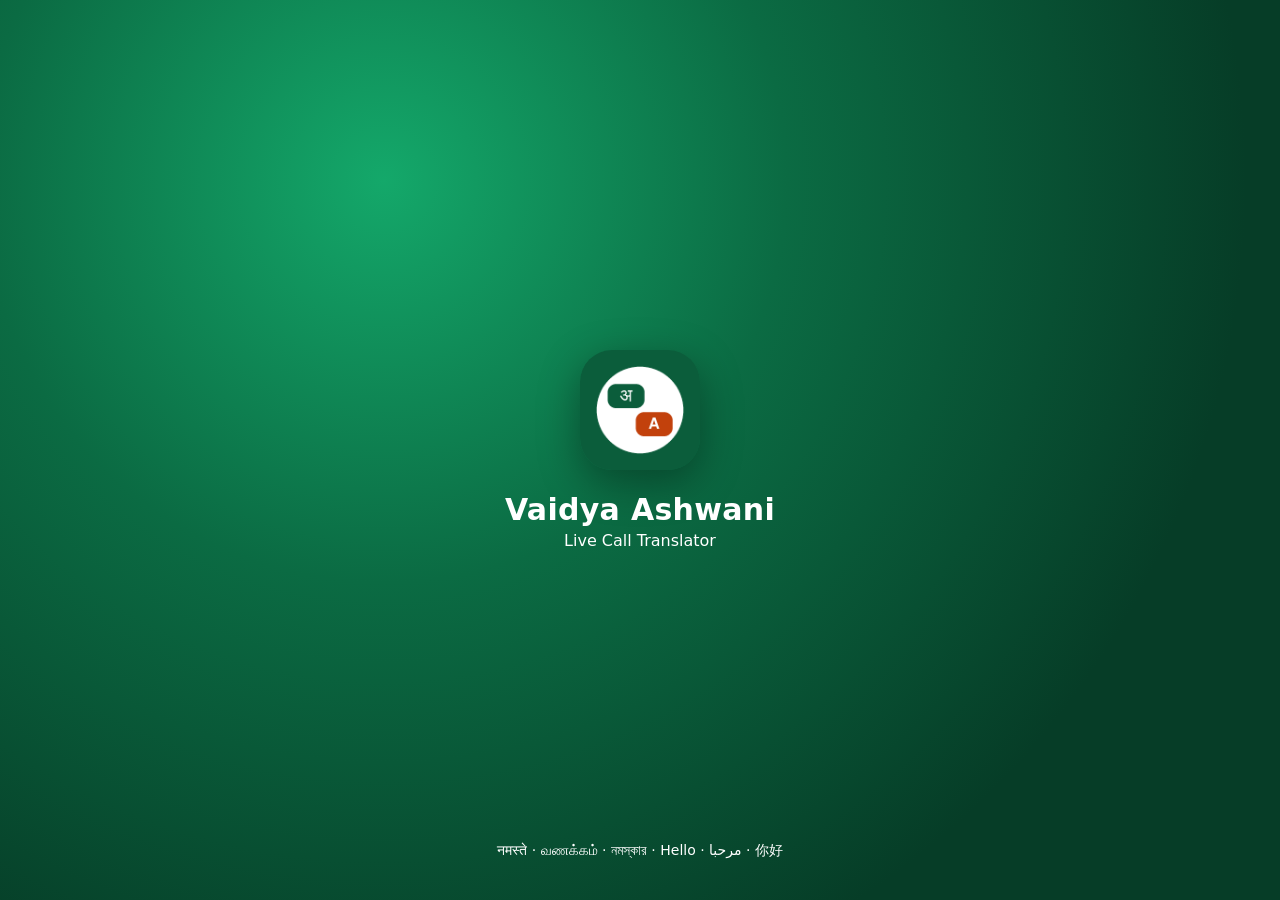
==== web/index.html @ ec579b24 "Vaidya Ashwani Live Call Translator: web app + Android (Play Store) app - New mobile-first UI: splas" ====
<!doctype html>
<html lang="hi">
<head>
<meta charset="utf-8">
<meta name="viewport" content="width=device-width, initial-scale=1, maximum-scale=1, viewport-fit=cover">
<title>Vaidya Ashwani Live Call Translator</title>
<meta name="description" content="Live Video / Voice call translator – Bharat ki 22 bhashayein + duniya ki 130+ bhashayein">
<meta name="theme-color" content="#063d27">
<meta name="mobile-web-app-capable" content="yes">
<meta name="apple-mobile-web-app-capable" content="yes">
<meta name="apple-mobile-web-app-status-bar-style" content="black-translucent">
<link rel="manifest" href="manifest.json">
<link rel="icon" href="icons/icon-192.png">
<link rel="apple-touch-icon" href="icons/icon-192.png">
<link rel="stylesheet" href="style.css">
</head>
<body>

<!-- ============ SPLASH ============ -->
<div id="splash" class="splash">
  <div class="splashLogo"><img src="icons/icon-512.png" alt=""></div>
  <h1>Vaidya Ashwani</h1>
  <p>Live Call Translator</p>
  <div class="splashLangs">नमस्ते · வணக்கம் · নমস্কার · Hello · مرحبا · 你好</div>
</div>

<div id="app">

  <!-- ============ SETUP / ONBOARDING ============ -->
  <section id="scrSetup" class="screen hidden">
    <div class="hero">
      <img src="icons/icon-192.png" alt="" class="heroLogo">
      <h1>Vaidya Ashwani<br><span>Live Call Translator</span></h1>
      <p>Aap apni bhasha me boliye, saamne wala apni bhasha me sunega.</p>
      <div class="chips"><span>🇮🇳 22 Bhartiya bhashayein</span><span>🌍 130+ videshi</span><span>📄 PDF</span><span>🎧 Recording</span></div>
    </div>
    <div class="sheetCard">
      <h2>Shuru karein</h2>
      <label class="field"><span>Aapka naam</span>
        <input id="setName" type="text" placeholder="जैसे: Vaidya Ashwani" autocomplete="name">
      </label>
      <label class="field"><span>Mobile number (yahi aapki Call ID hogi)</span>
        <input id="setNumber" type="tel" inputmode="tel" placeholder="+91 98XXXXXXXX" autocomplete="tel">
      </label>
      <div class="field"><span>Aapki bhasha</span>
        <button type="button" class="langBtn" data-target="setLang"><b>Hindi – हिन्दी</b><i>▾</i></button>
        <input type="hidden" id="setLang" value="hi-IN">
      </div>
      <button id="btnSaveSetup" class="btn primary block">Aage badhein →</button>
      <p class="tiny muted center">Aage badhne par aap <a href="privacy.html" target="_blank">Privacy Policy</a> se sahmat hain.</p>
    </div>
  </section>

  <!-- ============ HOME TAB ============ -->
  <section id="scrHome" class="screen hidden withNav">
    <div class="homeHead">
      <div class="headRow">
        <div>
          <div class="hello">Namaste 🙏</div>
          <div id="meName" class="meName">—</div>
        </div>
        <span id="netStatus" class="pill off"><i></i><b>Offline</b></span>
      </div>
      <div class="idCard">
        <div>
          <div class="tiny op">Aapki Call ID</div>
          <div id="meNumber" class="idNum">—</div>
        </div>
        <button class="langMini" id="btnMyLang">🗣️ <span id="meLang">Hindi</span></button>
      </div>
    </div>

    <div class="content">
      <div class="dialCard">
        <a id="apkBanner" class="apkBanner hidden" href="#">📲 <span><b>Android App download karein</b><small>Behtar awaaz aur translation ke liye</small></span><i>⬇</i></a>
        <label class="field"><span>Kisko call karna hai? (number)</span>
          <div class="dialRow">
            <input id="callNumber" type="tel" inputmode="tel" placeholder="+91 9XXXXXXXXX" list="contactsList">
            <button id="btnContacts" class="iconBtn" title="Recent">🕘</button>
          </div>
          <datalist id="contactsList"></datalist>
        </label>
        <div class="bigActions">
          <button id="btnVideoCall" class="action video"><span class="ico">🎥</span><b>Video Call</b><small>Translated</small></button>
          <button id="btnAudioCall" class="action voice"><span class="ico">📞</span><b>Voice Call</b><small>Translated</small></button>
        </div>
        <p class="tiny muted">Saamne wale ke phone me bhi ye app hona chahiye. <a href="#" id="lnkInvite">Unhe invite bhejein →</a></p>
      </div>

      <h3 class="secTitle">WhatsApp / SIM Call ke liye</h3>
      <button id="btnSpeakerMode" class="wideTile">
        <span class="ico">🔊</span>
        <span class="txt"><b>Speaker Translator</b><small>Call ko speaker par daalein, app dono taraf translate karke bolega</small></span>
        <span class="arrow">›</span>
      </button>
      <div class="twoTiles">
        <button id="btnWhatsApp" class="tile wa"><span class="ico">💬</span><b>WhatsApp</b></button>
        <button id="btnPhone" class="tile sim"><span class="ico">📱</span><b>SIM Call</b></button>
      </div>

      <h3 class="secTitle">Kaise kaam karta hai</h3>
      <div class="howList">
        <div><span>1</span>Aap Hindi me bolte hain</div>
        <div><span>2</span>App turant saamne wale ki bhasha me translate karta hai</div>
        <div><span>3</span>Saamne wala apni bhasha me sunta hai, aur jawab aapko Hindi me milta hai</div>
        <div><span>4</span>Call khatam hone par PDF aur recording save hoti hai</div>
      </div>
    </div>
  </section>

  <!-- ============ HISTORY TAB ============ -->
  <section id="scrHistory" class="screen hidden withNav">
    <div class="pageHead"><h2>🗂️ Call History</h2><p>Har call ki PDF aur voice recording</p></div>
    <div class="content">
      <div id="historyList" class="history"></div>
    </div>
  </section>

  <!-- ============ SETTINGS TAB ============ -->
  <section id="scrSettings" class="screen hidden withNav">
    <div class="pageHead"><h2>⚙️ Settings</h2><p>Apne hisaab se app set karein</p></div>
    <div class="content">
      <div class="setGroup">
        <button id="btnEditProfile" class="setRow"><span>👤 Profile (naam, number, bhasha)</span><i>›</i></button>
      </div>
      <div class="setGroup">
        <label class="setRow"><span>🔊 Translation bol kar sunayein</span><input type="checkbox" id="optTTS" class="switch" checked></label>
        <label class="setRow"><span>🎧 Har call record karein</span><input type="checkbox" id="optRecord" class="switch" checked></label>
        <label class="setRow"><span>🌐 Online voice (agar phone me voice na ho)</span><input type="checkbox" id="optOnlineTTS" class="switch" checked></label>
      </div>
      <div class="setGroup pad">
        <label class="field"><span>Saamne wale ki asli awaaz ka volume</span><input type="range" id="optOrigVol" min="0" max="100" value="15"></label>
        <label class="field"><span>Translation bolne ki speed</span><input type="range" id="optRate" min="60" max="150" value="100"></label>
        <button id="btnTestVoice" class="btn ghost block">🔈 Voice test karein</button>
      </div>
      <details class="setGroup pad">
        <summary>🛠️ Advanced (network)</summary>
        <label class="field"><span>TURN server – alag network par call na lage to</span>
          <input id="optTurn" type="text" placeholder="turn:host:3478|username|password"></label>
        <label class="field"><span>Apna call server (khaali = free server)</span>
          <input id="optServer" type="text" placeholder="myserver.com:443/peer"></label>
      </details>
      <div class="setGroup">
        <a class="setRow" href="privacy.html" target="_blank"><span>🔒 Privacy Policy</span><i>›</i></a>
        <button class="setRow" id="btnShareApp"><span>📤 App share karein</span><i>›</i></button>
      </div>
      <p class="tiny muted center">Vaidya Ashwani Live Call Translator · v<span id="appVer">1.0</span></p>
    </div>
  </section>

  <!-- ============ BOTTOM NAV ============ -->
  <nav id="bottomNav" class="bottomNav hidden">
    <button data-tab="scrHome" class="on"><span>🏠</span>Home</button>
    <button data-tab="scrHistory"><span>🗂️</span>History</button>
    <button data-tab="scrSettings"><span>⚙️</span>Settings</button>
  </nav>

  <!-- ============ CALL ============ -->
  <section id="scrCall" class="screen hidden callscreen">
    <video id="remoteVideo" autoplay playsinline></video>
    <div id="audioOnlyBadge" class="audioBadge hidden">
      <div class="pulseRing"><div class="avatar" id="remoteAvatar">?</div></div>
    </div>
    <video id="localVideo" autoplay playsinline muted></video>
    <div class="callTop">
      <div id="remoteName" class="cName">Connecting…</div>
      <div class="cSub"><span id="remoteLang">—</span> · <span id="callTimer">00:00</span> <span id="recDot" class="rec hidden">● REC</span></div>
    </div>
    <div class="callBottom">
      <div id="callTranscript" class="transcript"></div>
      <div id="liveCaption" class="liveCaption"></div>
      <form id="typeForm" class="typeForm">
        <input id="typeInput" type="text" placeholder="Likh kar bhejein…">
        <button type="submit">➤</button>
      </form>
      <div class="controls">
        <button id="btnMic" class="ctrl on" title="Mic">🎙️</button>
        <button id="btnCam" class="ctrl on" title="Camera">🎥</button>
        <button id="btnFlip" class="ctrl on" title="Camera palat">🔄</button>
        <button id="btnVoiceOut" class="ctrl on" title="Translation voice">🔊</button>
        <button id="btnEnd" class="ctrl end" title="Call band">📵</button>
      </div>
    </div>
  </section>

  <!-- ============ SPEAKER MODE ============ -->
  <section id="scrSpeaker" class="screen hidden spkScreen">
    <div class="spkHead">
      <button id="btnSpkClose" class="backBtn">‹</button>
      <div><b>Speaker Translator</b><small>WhatsApp / SIM call speaker par rakhein</small></div>
    </div>
    <div class="spkLangs">
      <div class="spkL me"><small>Aap</small><b id="spkMeLang">Hindi</b></div>
      <span class="swap">⇄</span>
      <button class="spkL them langBtn" data-target="spkOtherLang"><small>Saamne wala</small><b>English</b></button>
      <input type="hidden" id="spkOtherLang" value="en-US">
    </div>
    <label class="autoRow"><input type="checkbox" id="spkAuto" class="switch" checked><span>Auto – baari baari se dono ko sunein</span></label>
    <div id="spkTranscript" class="transcript spkT"></div>
    <div id="spkCaption" class="liveCaption"></div>
    <div class="spkButtons">
      <button id="btnSpkMe" class="spkBtn me"><span class="mic">🎙️</span><span class="who">Main bolunga</span></button>
      <button id="btnSpkThem" class="spkBtn them"><span class="mic">🎙️</span><span class="who">Wo bolenge</span></button>
    </div>
    <button id="btnSpkSave" class="btn primary block">💾 Khatam karein + PDF</button>
  </section>

  <!-- ============ LANGUAGE SHEET ============ -->
  <div id="langSheet" class="sheet hidden">
    <div class="sheetBg"></div>
    <div class="sheetBox">
      <div class="grip"></div>
      <h3>Bhasha chunein</h3>
      <input id="langSearch" type="search" placeholder="🔍 Bhasha dhoondhein… (Hindi, Tamil, English…)">
      <div id="langList" class="langList"></div>
    </div>
  </div>

  <!-- ============ MODALS ============ -->
  <div id="modalIncoming" class="modal incoming hidden">
    <div class="inBox">
      <div class="tiny op">Vaidya Ashwani Translator</div>
      <div class="pulseRing big"><div class="avatar" id="inAvatar">?</div></div>
      <h2 id="inName">Incoming call</h2>
      <p id="inInfo"></p>
      <div class="inBtns">
        <button id="btnReject" class="round red">📵<small>Kaatein</small></button>
        <button id="btnAccept" class="round green">📞<small>Uthayein</small></button>
      </div>
    </div>
  </div>

  <div id="modalSummary" class="modal hidden">
    <div class="modalBox">
      <div class="okIcon">✅</div>
      <h2>Call khatam</h2>
      <p id="sumInfo" class="muted"></p>
      <div class="col">
        <button id="btnSumPdf" class="btn primary block">📄 Conversation PDF</button>
        <button id="btnSumAudio" class="btn ghost block">🎧 Voice recording</button>
        <button id="btnSumClose" class="btn text block">Theek hai</button>
      </div>
    </div>
  </div>

  <div id="toast" class="toast hidden"></div>
  <audio id="remoteAudio" autoplay></audio>
</div>

<div id="pdfHolder" style="position:fixed;left:-10000px;top:0;"></div>

<script src="lib/peerjs.min.js"></script>
<script src="lib/html2pdf.bundle.min.js"></script>
<script src="languages.js"></script>
<script src="app.js"></script>
</body>
</html>
---- web/style.css ----
:root{
  --bg:#f2f5f3; --card:#ffffff; --text:#10201a; --muted:#64756c; --line:#e3e9e5;
  --g1:#063d27; --g2:#0b6b43; --g3:#12a165; --saffron:#f5821f; --saffron2:#ffb347;
  --danger:#e5383b; --wa:#25d366; --sim:#3b82f6;
  --me:#e3f6ec; --them:#fff2e5; --shadow:0 6px 24px rgba(6,61,39,.10);
  --navH:68px; --safeB:env(safe-area-inset-bottom); --safeT:env(safe-area-inset-top);
}
@media (prefers-color-scheme: dark){
  :root{ --bg:#0a1310; --card:#14201b; --text:#e8f1ec; --muted:#93a59b; --line:#22322b;
    --me:#123526; --them:#3a2513; --shadow:0 6px 24px rgba(0,0,0,.35); }
}
*{box-sizing:border-box;-webkit-tap-highlight-color:transparent}
html,body{margin:0;padding:0;background:var(--bg);color:var(--text);
  font-family:"Noto Sans","Noto Sans Devanagari",system-ui,-apple-system,"Segoe UI",Roboto,sans-serif;
  -webkit-font-smoothing:antialiased;overscroll-behavior-y:none}
a{color:var(--g3)}
button{font-family:inherit;color:inherit}
#app{max-width:560px;margin:0 auto;min-height:100vh;position:relative}
.hidden{display:none!important}
.muted{color:var(--muted)} .tiny{font-size:12px} .center{text-align:center} .op{opacity:.8}

/* ---------- splash ---------- */
.splash{position:fixed;inset:0;z-index:100;display:flex;flex-direction:column;align-items:center;justify-content:center;
  background:radial-gradient(circle at 30% 20%,#14a86a 0,#0b6b43 35%,#063d27 75%);color:#fff;transition:opacity .5s, visibility .5s}
.splash.gone{opacity:0;visibility:hidden}
.splashLogo{width:120px;height:120px;border-radius:32px;overflow:hidden;box-shadow:0 12px 40px rgba(0,0,0,.35);animation:pop .7s cubic-bezier(.2,1.4,.4,1)}
.splashLogo img{width:100%;height:100%}
.splash h1{margin:22px 0 0;font-size:30px;letter-spacing:.3px;animation:up .6s .15s both}
.splash p{margin:4px 0 0;font-size:16px;opacity:.85;animation:up .6s .25s both}
.splashLangs{position:absolute;bottom:calc(40px + var(--safeB));font-size:14px;opacity:.7;animation:up .6s .4s both;padding:0 16px;text-align:center}
@keyframes pop{0%{transform:scale(.3);opacity:0}100%{transform:scale(1);opacity:1}}
@keyframes up{0%{transform:translateY(14px);opacity:0}100%{transform:none;opacity:1}}

/* ---------- common ---------- */
.screen{min-height:100vh;animation:fade .25s}
@keyframes fade{from{opacity:.0}to{opacity:1}}
.withNav{padding-bottom:calc(var(--navH) + var(--safeB) + 16px)}
.content{padding:0 16px}
.field{display:block;margin:14px 0 0}
.field>span{display:block;font-size:13px;color:var(--muted);margin-bottom:6px;font-weight:600}
input[type=text],input[type=tel],input[type=search]{width:100%;padding:14px 14px;border-radius:14px;border:1.5px solid var(--line);
  background:var(--bg);color:var(--text);font-size:16px;outline:none;transition:border-color .15s}
input:focus{border-color:var(--g3)}
input[type=range]{width:100%;accent-color:var(--g3)}
.btn{border:0;border-radius:14px;padding:14px 16px;font-size:16px;font-weight:700;cursor:pointer;min-height:52px;
  background:var(--line);transition:transform .1s, filter .15s}
.btn:active{transform:scale(.97)}
.btn.primary{background:linear-gradient(135deg,var(--g2),var(--g3));color:#fff;box-shadow:0 6px 18px rgba(18,161,101,.35)}
.btn.ghost{background:transparent;border:1.5px solid var(--line)}
.btn.text{background:transparent;color:var(--muted)}
.btn.block{width:100%;display:block;margin-top:12px}
.btn:disabled{opacity:.45}

/* switch */
.switch{appearance:none;-webkit-appearance:none;width:48px;height:28px;border-radius:99px;background:var(--line);position:relative;
  cursor:pointer;transition:background .2s;flex-shrink:0;margin:0}
.switch::after{content:"";position:absolute;top:3px;left:3px;width:22px;height:22px;border-radius:50%;background:#fff;
  box-shadow:0 1px 4px rgba(0,0,0,.25);transition:transform .2s}
.switch:checked{background:var(--g3)}
.switch:checked::after{transform:translateX(20px)}

/* ---------- onboarding ---------- */
.hero{background:radial-gradient(circle at 80% 0,#16b673 0,#0b6b43 40%,#063d27 100%);color:#fff;
  padding:calc(36px + var(--safeT)) 22px 64px;border-radius:0 0 32px 32px;text-align:center}
.heroLogo{width:84px;height:84px;border-radius:24px;box-shadow:0 10px 30px rgba(0,0,0,.3)}
.hero h1{font-size:28px;margin:14px 0 6px;line-height:1.15}
.hero h1 span{font-size:18px;font-weight:600;opacity:.85}
.hero p{margin:0;opacity:.85}
.chips{display:flex;flex-wrap:wrap;gap:6px;justify-content:center;margin-top:16px}
.chips span{background:rgba(255,255,255,.16);border:1px solid rgba(255,255,255,.25);padding:5px 10px;border-radius:99px;font-size:12px}
.sheetCard{background:var(--card);margin:-40px 16px 24px;border-radius:24px;padding:20px;box-shadow:var(--shadow);position:relative}
.sheetCard h2{margin:0;font-size:20px}

/* language button */
.langBtn{width:100%;display:flex;justify-content:space-between;align-items:center;padding:14px;border-radius:14px;
  border:1.5px solid var(--line);background:var(--bg);font-size:16px;cursor:pointer;text-align:left}
.langBtn i{font-style:normal;color:var(--muted)}

/* ---------- home ---------- */
.homeHead{background:radial-gradient(circle at 90% 0,#16b673 0,#0b6b43 45%,#063d27 100%);color:#fff;
  padding:calc(18px + var(--safeT)) 18px 56px;border-radius:0 0 30px 30px}
.headRow{display:flex;justify-content:space-between;align-items:center}
.hello{font-size:14px;opacity:.85}
.meName{font-size:22px;font-weight:800;margin-top:2px}
.pill{display:flex;align-items:center;gap:6px;font-size:12px;padding:6px 11px;border-radius:99px;background:rgba(255,255,255,.15)}
.pill i{width:8px;height:8px;border-radius:50%;background:#fca5a5}
.pill.on i{background:#4ade80;box-shadow:0 0 0 3px rgba(74,222,128,.3)}
.idCard{margin-top:18px;display:flex;justify-content:space-between;align-items:center;background:rgba(255,255,255,.12);
  border:1px solid rgba(255,255,255,.2);padding:14px 16px;border-radius:18px;backdrop-filter:blur(6px)}
.idNum{font-size:21px;font-weight:800;letter-spacing:.5px;font-variant-numeric:tabular-nums}
.langMini{background:#fff;color:var(--g1);border:0;border-radius:99px;padding:8px 12px;font-weight:700;font-size:13px;cursor:pointer;max-width:48%;
  white-space:nowrap;overflow:hidden;text-overflow:ellipsis}
.dialCard{background:var(--card);border-radius:24px;padding:4px 16px 16px;margin-top:-38px;box-shadow:var(--shadow);position:relative}
.dialRow{display:flex;gap:8px}
.iconBtn{width:52px;border-radius:14px;border:1.5px solid var(--line);background:var(--bg);font-size:20px;cursor:pointer}
.bigActions{display:grid;grid-template-columns:1fr 1fr;gap:12px;margin:14px 0 10px}
.action{border:0;border-radius:20px;padding:18px 10px;color:#fff;cursor:pointer;display:flex;flex-direction:column;align-items:center;gap:2px;
  transition:transform .1s}
.action:active{transform:scale(.96)}
.action .ico{font-size:30px;width:58px;height:58px;border-radius:50%;background:rgba(255,255,255,.2);display:flex;align-items:center;justify-content:center;margin-bottom:6px}
.action b{font-size:16px} .action small{opacity:.85;font-size:12px}
.action.video{background:linear-gradient(140deg,#0b6b43,#16b673);box-shadow:0 8px 20px rgba(22,182,115,.35)}
.action.voice{background:linear-gradient(140deg,#e46c0a,#ffad4d);box-shadow:0 8px 20px rgba(245,130,31,.35)}
.secTitle{font-size:15px;margin:22px 4px 10px;color:var(--muted);font-weight:700}
.wideTile{width:100%;display:flex;align-items:center;gap:14px;border:0;background:var(--card);border-radius:20px;padding:16px;cursor:pointer;
  box-shadow:var(--shadow);text-align:left}
.wideTile .ico{font-size:26px;width:52px;height:52px;flex-shrink:0;border-radius:16px;display:flex;align-items:center;justify-content:center;
  background:linear-gradient(140deg,#7c3aed,#a78bfa)}
.wideTile .txt{flex:1;display:flex;flex-direction:column} .wideTile small{color:var(--muted);font-size:12px;margin-top:2px}
.wideTile .arrow{font-size:28px;color:var(--muted)}
.twoTiles{display:grid;grid-template-columns:1fr 1fr;gap:12px;margin-top:12px}
.tile{border:0;background:var(--card);border-radius:20px;padding:14px;display:flex;align-items:center;gap:10px;cursor:pointer;box-shadow:var(--shadow);font-size:15px}
.tile .ico{width:42px;height:42px;border-radius:14px;display:flex;align-items:center;justify-content:center;font-size:20px}
.tile.wa .ico{background:var(--wa)} .tile.sim .ico{background:var(--sim)}
.howList{background:var(--card);border-radius:20px;padding:6px 16px;box-shadow:var(--shadow)}
.howList div{display:flex;gap:12px;align-items:center;padding:11px 0;font-size:14px;border-bottom:1px solid var(--line)}
.howList div:last-child{border:0}
.howList span{width:28px;height:28px;flex-shrink:0;border-radius:50%;background:var(--me);color:var(--g2);font-weight:800;display:flex;align-items:center;justify-content:center}

.apkBanner{display:flex;align-items:center;gap:12px;margin:14px 0 2px;padding:12px 14px;border-radius:16px;text-decoration:none;color:#fff;
  background:linear-gradient(135deg,#7c3aed,#a78bfa);font-size:22px}
.apkBanner span{flex:1;display:flex;flex-direction:column;font-size:15px}.apkBanner small{font-size:12px;opacity:.9}
.apkBanner i{font-style:normal;font-size:18px;background:rgba(255,255,255,.25);width:36px;height:36px;border-radius:50%;display:flex;align-items:center;justify-content:center}

/* ---------- page head (history/settings) ---------- */
.pageHead{background:linear-gradient(135deg,var(--g1),var(--g2));color:#fff;padding:calc(22px + var(--safeT)) 20px 26px;border-radius:0 0 26px 26px;margin-bottom:16px}
.pageHead h2{margin:0;font-size:22px} .pageHead p{margin:4px 0 0;opacity:.8;font-size:14px}

/* history */
.history{display:flex;flex-direction:column;gap:10px}
.hItem{background:var(--card);border-radius:18px;padding:14px;box-shadow:var(--shadow)}
.hTop{display:flex;gap:12px;align-items:center}
.hIco{width:44px;height:44px;border-radius:14px;display:flex;align-items:center;justify-content:center;font-size:20px;background:var(--me);flex-shrink:0}
.hItem .t{font-weight:700}
.hItem .acts{display:flex;gap:8px;margin-top:12px;flex-wrap:wrap}
.hItem .acts button{border:1.5px solid var(--line);background:var(--bg);border-radius:12px;padding:8px 12px;font-size:13px;font-weight:600;cursor:pointer}
.empty{text-align:center;padding:40px 20px;color:var(--muted)}
.empty .big{font-size:52px}

/* settings */
.setGroup{background:var(--card);border-radius:18px;margin-bottom:12px;box-shadow:var(--shadow);overflow:hidden}
.setGroup.pad{padding:4px 16px 16px}
.setGroup summary{padding:14px 0 4px;font-weight:700;cursor:pointer}
.setRow{width:100%;display:flex;justify-content:space-between;align-items:center;gap:12px;padding:16px;border:0;background:none;
  border-bottom:1px solid var(--line);font-size:15px;text-align:left;cursor:pointer;text-decoration:none;color:var(--text)}
.setRow:last-child{border:0}
.setRow i{font-style:normal;color:var(--muted);font-size:22px}

/* bottom nav */
.bottomNav{position:fixed;left:0;right:0;bottom:0;z-index:10;display:flex;justify-content:space-around;
  background:var(--card);border-top:1px solid var(--line);height:calc(var(--navH) + var(--safeB));padding-bottom:var(--safeB);
  max-width:560px;margin:0 auto;box-shadow:0 -4px 20px rgba(0,0,0,.06)}
.bottomNav button{flex:1;border:0;background:none;display:flex;flex-direction:column;align-items:center;justify-content:center;gap:2px;
  font-size:12px;color:var(--muted);font-weight:600;cursor:pointer}
.bottomNav button span{font-size:22px;padding:2px 18px;border-radius:99px;transition:background .2s}
.bottomNav button.on{color:var(--g2)}
.bottomNav button.on span{background:var(--me)}

/* ---------- call screen ---------- */
.callscreen{position:fixed;inset:0;background:#000;color:#fff;z-index:20;max-width:560px;margin:0 auto}
#remoteVideo{position:absolute;inset:0;width:100%;height:100%;object-fit:cover;background:#000}
#localVideo{position:absolute;right:14px;top:calc(84px + var(--safeT));width:104px;height:148px;object-fit:cover;border-radius:16px;
  border:2px solid rgba(255,255,255,.8);transform:scaleX(-1);background:#222;z-index:3;box-shadow:0 6px 20px rgba(0,0,0,.4)}
.audioBadge{position:absolute;inset:0;display:flex;align-items:center;justify-content:center;padding-bottom:30vh;
  background:radial-gradient(circle at 50% 30%,#16b673 0,#0b6b43 30%,#04261a 80%)}
.pulseRing{position:relative;border-radius:50%;padding:14px}
.pulseRing::before,.pulseRing::after{content:"";position:absolute;inset:0;border-radius:50%;border:2px solid rgba(255,255,255,.5);animation:ring 2s infinite}
.pulseRing::after{animation-delay:1s}
@keyframes ring{0%{transform:scale(.85);opacity:1}100%{transform:scale(1.5);opacity:0}}
.avatar{width:120px;height:120px;border-radius:50%;background:#fff;color:var(--g2);font-size:52px;font-weight:800;
  display:flex;align-items:center;justify-content:center;position:relative;z-index:1}
.callTop{position:absolute;left:0;right:0;top:0;padding:calc(18px + var(--safeT)) 18px 30px;background:linear-gradient(rgba(0,0,0,.6),transparent);z-index:2}
.cName{font-size:22px;font-weight:800}
.cSub{font-size:14px;opacity:.9;margin-top:2px}
.rec{color:#ff5a5a;font-weight:800;margin-left:6px;animation:blink 1.2s infinite}
@keyframes blink{50%{opacity:.3}}
.callBottom{position:absolute;left:0;right:0;bottom:0;z-index:2;padding:40px 12px calc(14px + var(--safeB));
  background:linear-gradient(transparent,rgba(0,0,0,.75) 30%,rgba(0,0,0,.9))}
.callscreen .transcript{max-height:30vh;overflow-y:auto;display:flex;flex-direction:column;gap:8px;padding:0 4px}
.msg{max-width:86%;padding:9px 13px;border-radius:18px;font-size:15px;line-height:1.4;animation:up .25s}
.msg.me{align-self:flex-end;background:var(--me);color:var(--text);border-bottom-right-radius:6px}
.msg.them{align-self:flex-start;background:var(--them);color:var(--text);border-bottom-left-radius:6px}
.callscreen .msg.me{background:rgba(22,182,115,.85);color:#fff}
.callscreen .msg.them{background:rgba(255,255,255,.92);color:#111}
.msg .orig{font-size:12px;opacity:.75;margin-top:4px}
.msg .meta{font-size:11px;opacity:.7;margin-bottom:2px}
.liveCaption{min-height:22px;padding:6px 6px;font-size:15px;font-style:italic;opacity:.85}
.typeForm{display:flex;gap:8px;margin:4px 0 10px}
.typeForm input{flex:1;background:rgba(255,255,255,.14);border:1px solid rgba(255,255,255,.2);color:#fff;border-radius:99px;padding:12px 16px}
.typeForm input::placeholder{color:rgba(255,255,255,.6)}
.typeForm button{width:48px;height:48px;border-radius:50%;border:0;background:var(--g3);color:#fff;font-size:18px;cursor:pointer}
.controls{display:flex;justify-content:space-between;gap:8px;padding:0 6px}
.ctrl{width:58px;height:58px;border-radius:50%;border:0;font-size:24px;cursor:pointer;background:rgba(255,255,255,.12);
  backdrop-filter:blur(8px);transition:transform .1s;position:relative}
.ctrl:active{transform:scale(.92)}
.ctrl.on{background:rgba(255,255,255,.28)}
.ctrl:not(.on):not(.end)::after{content:"";position:absolute;left:12px;right:12px;top:50%;height:3px;background:#ff5a5a;transform:rotate(-45deg);border-radius:2px}
.ctrl.end{background:var(--danger);width:66px;height:66px;margin-top:-4px;box-shadow:0 6px 20px rgba(229,56,59,.5)}

/* ---------- speaker mode ---------- */
.spkScreen{display:flex;flex-direction:column;padding:0 16px calc(16px + var(--safeB));height:100vh;height:100dvh}
.spkHead{display:flex;align-items:center;gap:12px;padding:calc(14px + var(--safeT)) 0 10px}
.spkHead div{display:flex;flex-direction:column} .spkHead small{color:var(--muted)}
.backBtn{width:44px;height:44px;border-radius:14px;border:0;background:var(--card);font-size:28px;cursor:pointer;box-shadow:var(--shadow)}
.spkLangs{display:flex;align-items:center;gap:8px}
.spkL{flex:1;background:var(--card);border:0;border-radius:16px;padding:12px;display:flex;flex-direction:column;box-shadow:var(--shadow);text-align:left;min-width:0}
.spkL small{color:var(--muted);font-size:12px} .spkL b{white-space:nowrap;overflow:hidden;text-overflow:ellipsis;font-size:15px}
.spkL.me{border-left:4px solid var(--g3)} .spkL.them{border-left:4px solid var(--saffron);cursor:pointer}
.swap{font-size:20px;color:var(--muted)}
.autoRow{display:flex;align-items:center;gap:10px;margin:12px 2px;font-size:14px}
.spkT{flex:1;overflow-y:auto;display:flex;flex-direction:column;gap:8px;padding:4px 0;min-height:120px}
.spkButtons{display:grid;grid-template-columns:1fr 1fr;gap:12px}
.spkBtn{border:0;border-radius:24px;padding:18px 8px;cursor:pointer;display:flex;flex-direction:column;gap:6px;align-items:center;
  font-size:15px;font-weight:800;color:#fff;transition:transform .1s}
.spkBtn .mic{width:64px;height:64px;border-radius:50%;background:rgba(255,255,255,.22);display:flex;align-items:center;justify-content:center;font-size:30px}
.spkBtn.me{background:linear-gradient(140deg,#0b6b43,#16b673)}
.spkBtn.them{background:linear-gradient(140deg,#e46c0a,#ffad4d)}
.spkBtn.listening .mic{animation:micPulse 1s infinite}
.spkBtn.listening{transform:scale(1.03);box-shadow:0 0 0 4px rgba(250,204,21,.8)}
@keyframes micPulse{0%{box-shadow:0 0 0 0 rgba(255,255,255,.6)}100%{box-shadow:0 0 0 18px rgba(255,255,255,0)}}

/* ---------- language sheet ---------- */
.sheet{position:fixed;inset:0;z-index:50}
.sheetBg{position:absolute;inset:0;background:rgba(0,0,0,.5);animation:fade .2s}
.sheetBox{position:absolute;left:0;right:0;bottom:0;max-width:560px;margin:0 auto;background:var(--card);border-radius:24px 24px 0 0;
  padding:8px 16px calc(12px + var(--safeB));height:82vh;display:flex;flex-direction:column;animation:slideUp .28s cubic-bezier(.2,.9,.3,1)}
@keyframes slideUp{from{transform:translateY(100%)}to{transform:none}}
.grip{width:44px;height:5px;border-radius:9px;background:var(--line);margin:4px auto 10px}
.sheetBox h3{margin:0 0 10px}
.langList{flex:1;overflow-y:auto;margin-top:10px}
.langList .grp{font-size:12px;font-weight:800;color:var(--g3);padding:14px 4px 6px;position:sticky;top:0;background:var(--card)}
.langList button{width:100%;text-align:left;border:0;background:none;padding:13px 8px;border-bottom:1px solid var(--line);font-size:16px;cursor:pointer;
  display:flex;justify-content:space-between}
.langList button.sel{color:var(--g2);font-weight:800}
.langList button.sel::after{content:"✓"}

/* ---------- modals ---------- */
.modal{position:fixed;inset:0;background:rgba(0,0,0,.55);display:flex;align-items:center;justify-content:center;z-index:60;padding:20px;animation:fade .2s}
.modalBox{background:var(--card);border-radius:26px;padding:26px 22px;width:100%;max-width:380px;text-align:center;animation:pop .3s}
.modalBox h2{margin:6px 0}
.okIcon{font-size:52px}
.col{display:flex;flex-direction:column}
.incoming{background:radial-gradient(circle at 50% 30%,#16b673 0,#0b6b43 35%,#04261a 85%);color:#fff;padding:0}
.inBox{display:flex;flex-direction:column;align-items:center;justify-content:space-between;height:100%;width:100%;
  padding:calc(40px + var(--safeT)) 20px calc(50px + var(--safeB));text-align:center}
.pulseRing.big .avatar{width:140px;height:140px;font-size:60px}
.inBox h2{font-size:28px;margin:0} .inBox p{opacity:.85;margin:6px 0 0}
.inBtns{display:flex;gap:70px}
.round{width:76px;height:76px;border-radius:50%;border:0;font-size:30px;cursor:pointer;display:flex;flex-direction:column;align-items:center;justify-content:center;position:relative}
.round small{position:absolute;bottom:-26px;font-size:13px;color:#fff;font-weight:600}
.round.red{background:var(--danger)} .round.green{background:#22c55e;animation:micPulse 1.2s infinite}
.toast{position:fixed;left:50%;bottom:calc(90px + var(--safeB));transform:translateX(-50%);background:rgba(17,17,17,.92);color:#fff;padding:12px 18px;
  border-radius:16px;z-index:90;max-width:90vw;width:max-content;font-size:14px;text-align:center;animation:up .25s;box-shadow:0 8px 24px rgba(0,0,0,.3)}

/* ---------- PDF ---------- */
.pdfDoc{width:760px;padding:28px;background:#fff;color:#111;font-family:"Noto Sans","Noto Sans Devanagari",sans-serif}
.pdfDoc h1{color:#0b6b43;margin:0 0 4px;font-size:24px}
.pdfDoc .sub{color:#555;font-size:13px;margin-bottom:14px}
.pdfDoc table{width:100%;border-collapse:collapse;font-size:13px}
.pdfDoc th,.pdfDoc td{border:1px solid #ccc;padding:6px 8px;vertical-align:top;text-align:left}
.pdfDoc th{background:#0b6b43;color:#fff}
.pdfDoc tr{page-break-inside:avoid}
.pdfDoc .who-me{background:#eef8f2}
.pdfDoc .foot{margin-top:16px;font-size:11px;color:#777;text-align:center}
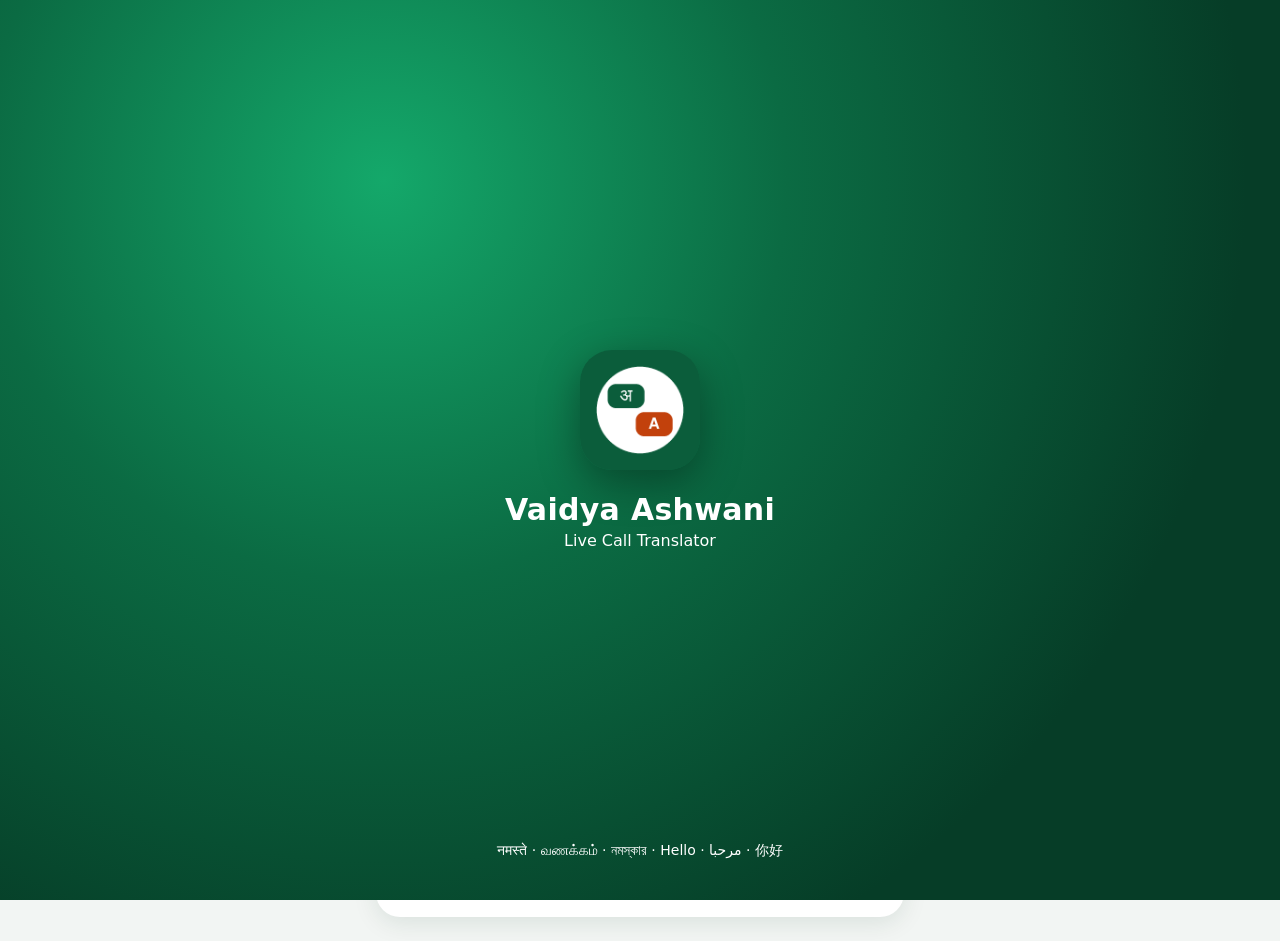
==== commit d29c5e49: "Play Store readiness: call foreground service, permission disclosure, recording notice - Foreground " ====
--- a/web/index.html
+++ b/web/index.html
@@ -46,8 +46,40 @@
         <button type="button" class="langBtn" data-target="setLang"><b>Hindi – हिन्दी</b><i>▾</i></button>
         <input type="hidden" id="setLang" value="hi-IN">
       </div>
+      <div class="permBox">
+        <b>App ko ye permission chahiye</b>
+        <div><span>🎙️</span><p><b>Microphone</b> – call me aapki awaaz bhejne aur use translate karne ke liye</p></div>
+        <div><span>🎥</span><p><b>Camera</b> – sirf video call ke dauran</p></div>
+        <div><span>🔔</span><p><b>Notification</b> – call chalte waqt suchna dikhane ke liye (screen lock par bhi call chale)</p></div>
+        <small>Aapki history, PDF aur recording sirf aapke phone me rehti hain.</small>
+      </div>
       <button id="btnSaveSetup" class="btn primary block">Aage badhein →</button>
       <p class="tiny muted center">Aage badhne par aap <a href="privacy.html" target="_blank">Privacy Policy</a> se sahmat hain.</p>
+    </div>
+  </section>
+
+
+  <!-- ============ GUEST (link se, bina install) ============ -->
+  <section id="scrGuest" class="screen hidden">
+    <div class="hero">
+      <div class="pulseRing"><div class="avatar" id="gAvatar">?</div></div>
+      <h1><span id="gHost">—</span><br><span>aapse baat karna chahte hain</span></h1>
+      <p>Kuch install nahi karna. Apni bhasha chunein aur judein – aap apni bhasha me bolenge, wo apni bhasha me sunenge.</p>
+    </div>
+    <div class="sheetCard">
+      <label class="field"><span>Aapka naam</span>
+        <input id="gName" type="text" placeholder="Apna naam likhein" autocomplete="name">
+      </label>
+      <div class="field"><span>Aapki bhasha (aap isi me bolenge aur sunenge)</span>
+        <button type="button" class="langBtn" data-target="gLang"><b>English</b><i>▾</i></button>
+        <input type="hidden" id="gLang" value="en-IN">
+      </div>
+      <div class="bigActions">
+        <button id="btnGVideo" class="action video"><span class="ico">🎥</span><b>Video se judein</b><small>Translated</small></button>
+        <button id="btnGVoice" class="action voice"><span class="ico">📞</span><b>Voice se judein</b><small>Translated</small></button>
+      </div>
+      <p class="tiny muted center">Unki bhasha: <b id="gHostLang">—</b> · Mic ki permission maangne par <b>Allow</b> karein</p>
+      <p class="tiny muted center"><a href="privacy.html" target="_blank">Privacy Policy</a> · Vaidya Ashwani Live Call Translator</p>
     </div>
   </section>
 
@@ -84,7 +116,11 @@
           <button id="btnVideoCall" class="action video"><span class="ico">🎥</span><b>Video Call</b><small>Translated</small></button>
           <button id="btnAudioCall" class="action voice"><span class="ico">📞</span><b>Voice Call</b><small>Translated</small></button>
         </div>
-        <p class="tiny muted">Saamne wale ke phone me bhi ye app hona chahiye. <a href="#" id="lnkInvite">Unhe invite bhejein →</a></p>
+        <button id="btnSendLink" class="linkTile">
+          <span class="ico">🔗</span>
+          <span class="txt"><b>Saamne wale ke paas app nahi hai?</b><small>Unhe link bhejein – browser me khulega, kuch install nahi karna</small></span>
+          <span class="arrow">›</span>
+        </button>
       </div>
 
       <h3 class="secTitle">WhatsApp / SIM Call ke liye</h3>
@@ -143,6 +179,8 @@
       <div class="setGroup">
         <a class="setRow" href="privacy.html" target="_blank"><span>🔒 Privacy Policy</span><i>›</i></a>
         <button class="setRow" id="btnShareApp"><span>📤 App share karein</span><i>›</i></button>
+        <button class="setRow hidden" id="btnRate"><span>⭐ Play Store par rating dein</span><i>›</i></button>
+        <button class="setRow hidden" id="btnSupport"><span>✉️ Madad / Feedback</span><i>›</i></button>
       </div>
       <p class="tiny muted center">Vaidya Ashwani Live Call Translator · v<span id="appVer">1.0</span></p>
     </div>
@@ -165,6 +203,7 @@
     <div class="callTop">
       <div id="remoteName" class="cName">Connecting…</div>
       <div class="cSub"><span id="remoteLang">—</span> · <span id="callTimer">00:00</span> <span id="recDot" class="rec hidden">● REC</span></div>
+      <div id="recNotice" class="recNotice hidden">🔴 Saamne wala ye call record kar raha hai</div>
     </div>
     <div class="callBottom">
       <div id="callTranscript" class="transcript"></div>
--- a/web/style.css
+++ b/web/style.css
@@ -122,6 +122,15 @@
 .apkBanner span{flex:1;display:flex;flex-direction:column;font-size:15px}.apkBanner small{font-size:12px;opacity:.9}
 .apkBanner i{font-style:normal;font-size:18px;background:rgba(255,255,255,.25);width:36px;height:36px;border-radius:50%;display:flex;align-items:center;justify-content:center}
 
+.linkTile{width:100%;display:flex;align-items:center;gap:12px;border:0;border-radius:18px;padding:14px;margin-top:2px;cursor:pointer;text-align:left;
+  color:#fff;background:linear-gradient(135deg,#1d4ed8,#3b82f6);box-shadow:0 8px 20px rgba(59,130,246,.35)}
+.linkTile .ico{width:44px;height:44px;flex-shrink:0;border-radius:14px;background:rgba(255,255,255,.2);display:flex;align-items:center;justify-content:center;font-size:22px}
+.linkTile .txt{flex:1;display:flex;flex-direction:column}.linkTile small{font-size:12px;opacity:.9;margin-top:2px}
+.linkTile .arrow{font-size:26px;opacity:.8}
+#scrGuest .hero .pulseRing{display:inline-block}
+#scrGuest .hero .avatar{width:96px;height:96px;font-size:42px}
+#scrGuest .sheetCard{margin-top:-30px}
+
 /* ---------- page head (history/settings) ---------- */
 .pageHead{background:linear-gradient(135deg,var(--g1),var(--g2));color:#fff;padding:calc(22px + var(--safeT)) 20px 26px;border-radius:0 0 26px 26px;margin-bottom:16px}
 .pageHead h2{margin:0;font-size:22px} .pageHead p{margin:4px 0 0;opacity:.8;font-size:14px}
@@ -262,3 +271,12 @@
 .pdfDoc tr{page-break-inside:avoid}
 .pdfDoc .who-me{background:#eef8f2}
 .pdfDoc .foot{margin-top:16px;font-size:11px;color:#777;text-align:center}
+#scrGuest .hero h1 #gHost{font-size:26px;font-weight:800;opacity:1}
+
+.permBox{margin-top:16px;background:var(--bg);border:1px solid var(--line);border-radius:16px;padding:12px 14px;font-size:13px}
+.permBox>b{display:block;margin-bottom:6px;font-size:14px}
+.permBox div{display:flex;gap:10px;align-items:flex-start;padding:4px 0}
+.permBox div span{font-size:18px;line-height:1.2}
+.permBox p{margin:0;color:var(--muted)} .permBox p b{color:var(--text)}
+.permBox small{display:block;margin-top:6px;color:var(--muted)}
+.recNotice{display:inline-block;margin-top:8px;background:rgba(229,56,59,.85);color:#fff;font-size:12px;font-weight:700;padding:5px 10px;border-radius:99px}
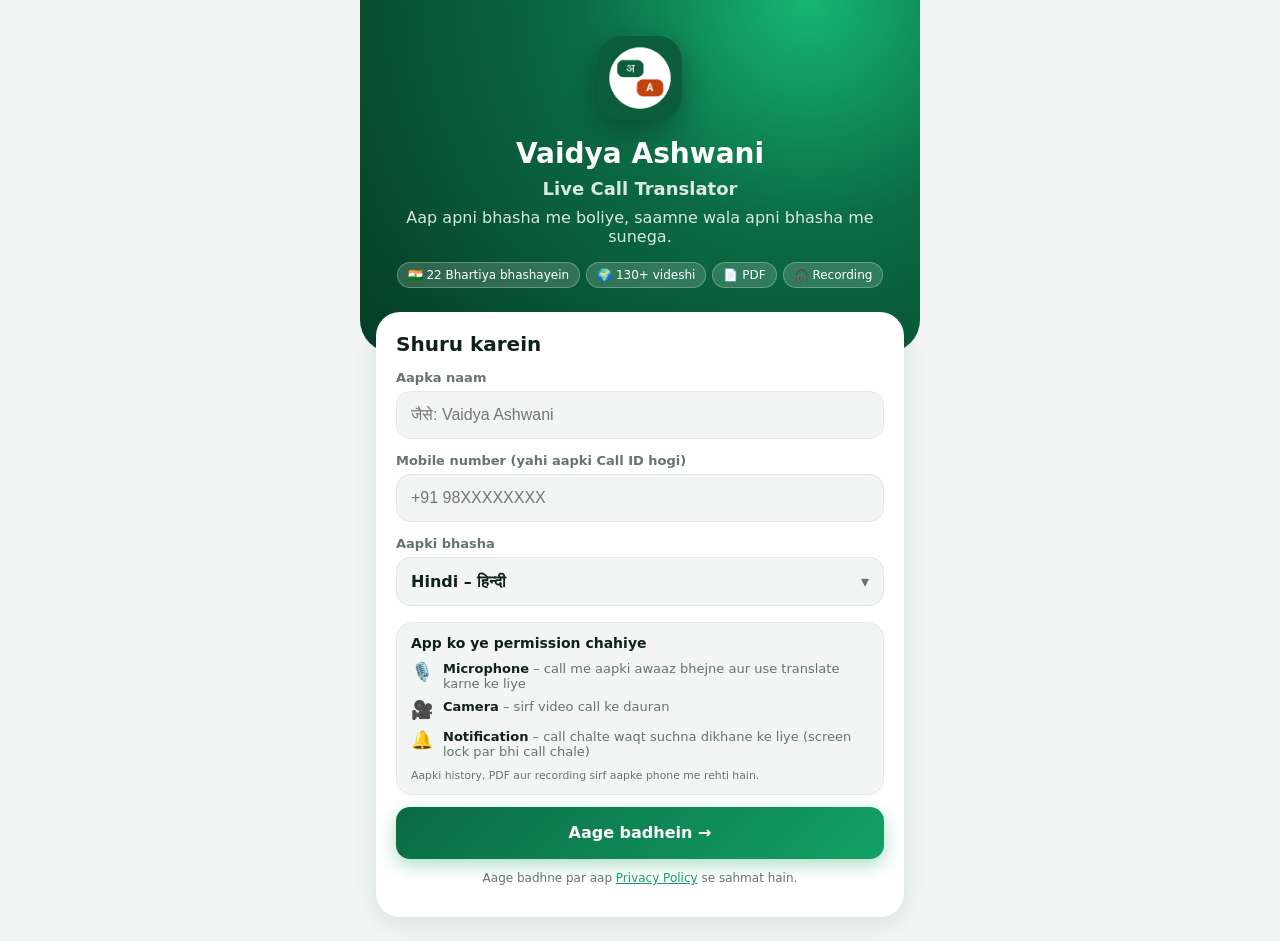
==== commit 11e343ac: "Admin login and encrypted Patients section; faster startup - Admin-only Patients tab: name, mobile, " ====
--- a/web/index.html
+++ b/web/index.html
@@ -152,20 +152,64 @@
     </div>
   </section>
 
+
+  <!-- ============ PATIENTS (sirf Admin) ============ -->
+  <section id="scrPatients" class="screen hidden withNav">
+    <div class="pageHead"><h2>🩺 Patients</h2><p><span id="patCount">0 patients</span> · sirf Admin ke liye</p></div>
+    <div class="content">
+      <div class="patTools">
+        <input id="patSearch" type="search" placeholder="🔍 Naam, number ya pata dhoondhein">
+        <button id="btnPatNew" class="btn primary">➕ Naya</button>
+      </div>
+      <div id="patList" class="patList"></div>
+    </div>
+  </section>
+
+  <section id="scrPatient" class="screen hidden">
+    <div class="pageHead patHead">
+      <button id="btnPdBack" class="backBtn light">‹</button>
+      <div class="patAv big" id="pdAvatar">?</div>
+      <div><h2 id="pdName">—</h2><p id="pdMobile">—</p></div>
+    </div>
+    <div class="content">
+      <div class="patActs">
+        <button id="btnPdVoice"><span>📞</span>Voice</button>
+        <button id="btnPdVideo"><span>🎥</span>Video</button>
+        <button id="btnPdLink"><span>🔗</span>Link</button>
+        <button id="btnPdSpk"><span>🔊</span>Speaker</button>
+      </div>
+      <div class="setGroup pad patInfoBox" id="pdInfo"></div>
+      <div class="row2">
+        <button id="btnPdEdit" class="btn ghost">✏️ Badlein</button>
+        <button id="btnPdReport" class="btn ghost">📄 Report PDF</button>
+        <button id="btnPdDel" class="btn ghost danger">🗑️</button>
+      </div>
+      <h3 class="secTitle">🎧 Call Recordings <span id="pdRecCount"></span></h3>
+      <div id="pdRecs" class="recList"></div>
+      <button id="btnPdAttach" class="btn ghost block">➕ Purani call is patient se jodein</button>
+      <div style="height:24px"></div>
+    </div>
+  </section>
+
   <!-- ============ SETTINGS TAB ============ -->
   <section id="scrSettings" class="screen hidden withNav">
     <div class="pageHead"><h2>⚙️ Settings</h2><p>Apne hisaab se app set karein</p></div>
     <div class="content">
       <div class="setGroup">
         <button id="btnEditProfile" class="setRow"><span>👤 Profile (naam, number, bhasha)</span><i>›</i></button>
+      </div>
+      <div class="setGroup">
+        <button id="btnAdmin" class="setRow"><span>🔐 Admin Login</span><i>›</i></button>
+        <button id="btnAdminPw" class="setRow hidden"><span>🔑 Admin password badlein</span><i>›</i></button>
       </div>
       <div class="setGroup">
         <label class="setRow"><span>🔊 Translation bol kar sunayein</span><input type="checkbox" id="optTTS" class="switch" checked></label>
         <label class="setRow"><span>🎧 Har call record karein</span><input type="checkbox" id="optRecord" class="switch" checked></label>
         <label class="setRow"><span>🌐 Online voice (agar phone me voice na ho)</span><input type="checkbox" id="optOnlineTTS" class="switch" checked></label>
+        <label class="setRow"><span>🎙️ Natural HD awaaz<br><small class="muted">Aapki asli awaaz bina badle jaaye. Bahut shor wali jagah par band karein.</small></span><input type="checkbox" id="optHD" class="switch" checked></label>
       </div>
       <div class="setGroup pad">
-        <label class="field"><span>Saamne wale ki asli awaaz ka volume</span><input type="range" id="optOrigVol" min="0" max="100" value="15"></label>
+        <label class="field"><span>Saamne wale ki asli awaaz ka volume (translation bolte waqt apne aap dheemi hoti hai)</span><input type="range" id="optOrigVol" min="0" max="100" value="100"></label>
         <label class="field"><span>Translation bolne ki speed</span><input type="range" id="optRate" min="60" max="150" value="100"></label>
         <button id="btnTestVoice" class="btn ghost block">🔈 Voice test karein</button>
       </div>
@@ -190,6 +234,7 @@
   <nav id="bottomNav" class="bottomNav hidden">
     <button data-tab="scrHome" class="on"><span>🏠</span>Home</button>
     <button data-tab="scrHistory"><span>🗂️</span>History</button>
+    <button data-tab="scrPatients" id="navPatients" class="hidden"><span>🩺</span>Patients</button>
     <button data-tab="scrSettings"><span>⚙️</span>Settings</button>
   </nav>
 
@@ -282,6 +327,55 @@
     </div>
   </div>
 
+
+  <div id="modalLogin" class="modal hidden">
+    <form id="formLogin" class="modalBox left" autocomplete="off">
+      <div class="okIcon">🔐</div>
+      <h2 class="center">Admin Login</h2>
+      <label class="field"><span>Admin name</span><input id="lgName" type="text" autocomplete="username" placeholder="Admin ka naam"></label>
+      <label class="field"><span>Password</span>
+        <div class="dialRow"><input id="lgPass" type="password" autocomplete="current-password" placeholder="••••••••"><button type="button" id="btnLgShow" class="iconBtn">👁️</button></div>
+      </label>
+      <p id="lgErr" class="err"></p>
+      <button id="btnLgGo" type="submit" class="btn primary block">Login</button>
+      <button id="btnLgCancel" type="button" class="btn text block">Band karein</button>
+    </form>
+  </div>
+
+  <div id="modalPw" class="modal hidden">
+    <form id="formPw" class="modalBox left" autocomplete="off">
+      <h2 class="center">🔑 Admin password badlein</h2>
+      <label class="field"><span>Purana password</span><input id="pwOld" type="password" autocomplete="current-password"></label>
+      <label class="field"><span>Naya password (8+ akshar, letter + number)</span><input id="pwNew" type="password" autocomplete="new-password"></label>
+      <label class="field"><span>Naya password dobara</span><input id="pwNew2" type="password" autocomplete="new-password"></label>
+      <p id="pwErr" class="err"></p>
+      <button type="submit" class="btn primary block">Badlein</button>
+      <button id="btnPwCancel" type="button" class="btn text block">Band karein</button>
+    </form>
+  </div>
+
+  <div id="modalPatient" class="modal hidden">
+    <form id="formPatient" class="modalBox left scrollBox" autocomplete="off">
+      <h2 id="pfTitle" class="center">➕ Naya Patient</h2>
+      <label class="field"><span>Patient ka naam *</span><input id="pfName" type="text" placeholder="Poora naam"></label>
+      <label class="field"><span>Mobile number *</span><input id="pfMobile" type="tel" inputmode="tel" placeholder="+91 9XXXXXXXXX"></label>
+      <label class="field"><span>Pata (Address)</span><textarea id="pfAddress" rows="2" placeholder="Gaon / shahar, zila, rajya"></textarea></label>
+      <label class="field"><span>Kisne assign kiya</span><input id="pfAssigned" type="text" list="assignedList" placeholder="Doctor / staff ka naam"><datalist id="assignedList"></datalist></label>
+      <label class="field"><span>Notes (optional)</span><textarea id="pfNotes" rows="2" placeholder="Bimari, dawai, follow-up…"></textarea></label>
+      <button type="submit" class="btn primary block">💾 Save karein</button>
+      <button id="btnPfCancel" type="button" class="btn text block">Band karein</button>
+    </form>
+  </div>
+
+  <div id="modalAttach" class="modal hidden">
+    <div class="modalBox left scrollBox">
+      <h2 class="center">➕ Call jodein</h2>
+      <p class="muted small center">History ki wo calls jo abhi kisi patient se judi nahi hain</p>
+      <div id="attachList" class="attachList"></div>
+      <button id="btnAttachClose" type="button" class="btn text block">Band karein</button>
+    </div>
+  </div>
+
   <div id="toast" class="toast hidden"></div>
   <audio id="remoteAudio" autoplay></audio>
 </div>
@@ -289,8 +383,8 @@
 <div id="pdfHolder" style="position:fixed;left:-10000px;top:0;"></div>
 
 <script src="lib/peerjs.min.js"></script>
-<script src="lib/html2pdf.bundle.min.js"></script>
 <script src="languages.js"></script>
 <script src="app.js"></script>
+<script src="admin.js"></script>
 </body>
 </html>
--- a/web/style.css
+++ b/web/style.css
@@ -38,7 +38,7 @@
 .content{padding:0 16px}
 .field{display:block;margin:14px 0 0}
 .field>span{display:block;font-size:13px;color:var(--muted);margin-bottom:6px;font-weight:600}
-input[type=text],input[type=tel],input[type=search]{width:100%;padding:14px 14px;border-radius:14px;border:1.5px solid var(--line);
+input[type=text],input[type=tel],input[type=search],input[type=password]{width:100%;padding:14px 14px;border-radius:14px;border:1.5px solid var(--line);
   background:var(--bg);color:var(--text);font-size:16px;outline:none;transition:border-color .15s}
 input:focus{border-color:var(--g3)}
 input[type=range]{width:100%;accent-color:var(--g3)}
@@ -280,3 +280,48 @@
 .permBox p{margin:0;color:var(--muted)} .permBox p b{color:var(--text)}
 .permBox small{display:block;margin-top:6px;color:var(--muted)}
 .recNotice{display:inline-block;margin-top:8px;background:rgba(229,56,59,.85);color:#fff;font-size:12px;font-weight:700;padding:5px 10px;border-radius:99px}
+
+/* ---------- Admin / Patients ---------- */
+.bottomNav.four button span{padding:2px 12px}
+.err{color:var(--danger);font-size:13px;min-height:18px;margin:8px 0 0}
+.modalBox.left{text-align:left}
+.scrollBox{max-height:88vh;overflow-y:auto}
+textarea{width:100%;padding:12px 14px;border-radius:14px;border:1.5px solid var(--line);background:var(--bg);color:var(--text);font-size:16px;font-family:inherit;resize:vertical;outline:none}
+textarea:focus{border-color:var(--g3)}
+.patTools{display:flex;gap:8px;margin-bottom:12px}
+.patTools input{flex:1}
+.patTools .btn{min-height:50px;padding:0 16px;white-space:nowrap}
+.patList{display:flex;flex-direction:column;gap:10px}
+.patCard{display:flex;align-items:center;gap:12px;width:100%;text-align:left;border:0;background:var(--card);border-radius:18px;padding:14px;box-shadow:var(--shadow);cursor:pointer}
+.patAv{width:46px;height:46px;flex-shrink:0;border-radius:50%;background:linear-gradient(135deg,var(--g2),var(--g3));color:#fff;font-weight:800;font-size:20px;display:flex;align-items:center;justify-content:center}
+.patAv.big{width:60px;height:60px;font-size:26px;background:#fff;color:var(--g2)}
+.patInfo{flex:1;display:flex;flex-direction:column;min-width:0}
+.patInfo b{font-size:16px}
+.patInfo small{color:var(--muted);font-size:12px;white-space:nowrap;overflow:hidden;text-overflow:ellipsis}
+.patRec{font-size:13px;font-weight:700;color:var(--g2)}
+.patHead{display:flex;align-items:center;gap:12px}
+.patHead h2{font-size:20px}
+.backBtn.light{background:rgba(255,255,255,.18);color:#fff;box-shadow:none}
+.patActs{display:grid;grid-template-columns:repeat(4,1fr);gap:8px;margin-bottom:12px}
+.patActs button{border:0;border-radius:16px;padding:12px 4px;background:var(--card);box-shadow:var(--shadow);display:flex;flex-direction:column;align-items:center;gap:4px;font-size:12px;font-weight:700;cursor:pointer}
+.patActs button span{font-size:22px}
+.patInfoBox div{display:flex;justify-content:space-between;gap:12px;padding:10px 0;border-bottom:1px solid var(--line);font-size:14px}
+.patInfoBox div:last-child{border:0}
+.patInfoBox span{color:var(--muted);flex-shrink:0}
+.patInfoBox b{text-align:right;word-break:break-word}
+.row2{display:flex;gap:8px;margin-bottom:4px}
+.row2 .btn{flex:1;min-height:46px;font-size:14px;padding:10px}
+.row2 .btn.danger{flex:0 0 56px;color:var(--danger)}
+.recList{display:flex;flex-direction:column;gap:10px}
+.recItem{background:var(--card);border-radius:16px;padding:12px 14px;box-shadow:var(--shadow)}
+.recTop{display:flex;gap:10px;align-items:center;margin-bottom:8px}
+.recTop span{font-size:22px}
+.recTop div{display:flex;flex-direction:column}
+.recTop small{color:var(--muted);font-size:12px}
+.recItem audio{width:100%;height:40px}
+.recItem .acts{display:flex;gap:8px;margin-top:8px;flex-wrap:wrap}
+.recItem .acts button{border:1.5px solid var(--line);background:var(--bg);border-radius:12px;padding:7px 12px;font-size:13px;font-weight:600;cursor:pointer}
+.attachList{display:flex;flex-direction:column;gap:8px;margin:12px 0}
+.attachList button{display:flex;flex-direction:column;gap:2px;text-align:left;border:1.5px solid var(--line);background:var(--bg);border-radius:14px;padding:12px;cursor:pointer}
+.attachList small{color:var(--muted)}
+.small{font-size:13px}
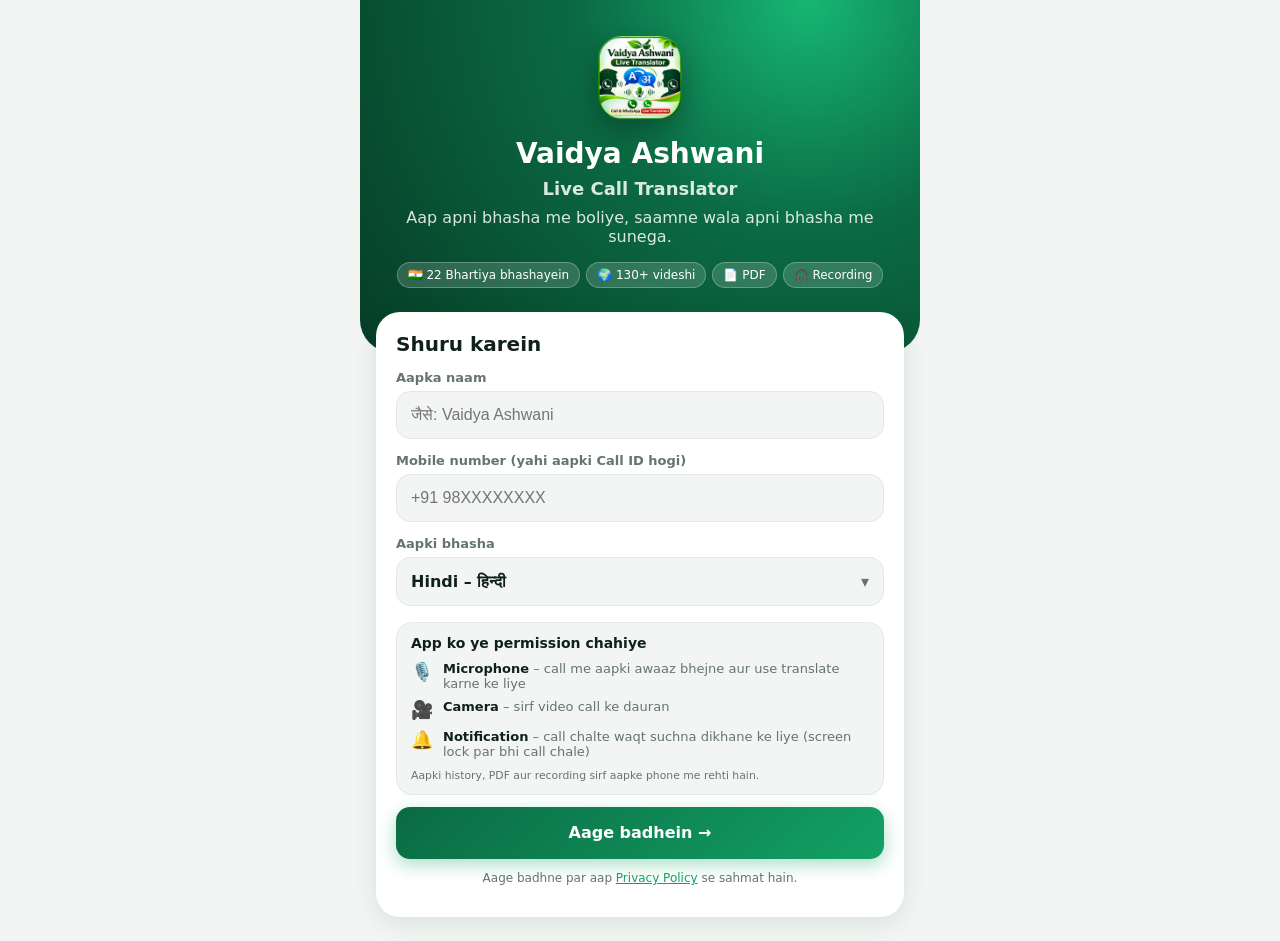
==== commit 51e503bb: "New app icon; admin password reset by OTP to registered number - Launcher, web and Play Store icons " ====
--- a/web/index.html
+++ b/web/index.html
@@ -338,8 +338,36 @@
       </label>
       <p id="lgErr" class="err"></p>
       <button id="btnLgGo" type="submit" class="btn primary block">Login</button>
+      <p class="center small"><a href="#" id="lnkForgot">🔑 Password bhool gaye?</a></p>
       <button id="btnLgCancel" type="button" class="btn text block">Band karein</button>
     </form>
+  </div>
+
+  <div id="modalForgot" class="modal hidden">
+    <div class="modalBox left">
+      <div class="okIcon">🔑</div>
+      <h2 class="center">Password bhool gaye</h2>
+      <div id="fgStep1">
+        <p class="muted small center">Admin ka registered mobile number daalein. OTP sirf usi number par jayega.</p>
+        <label class="field"><span>Registered mobile number</span><input id="fgPhone" type="tel" inputmode="tel" placeholder="+91 XXXXXXXXXX" autocomplete="off"></label>
+        <button id="btnFgSend" type="button" class="btn primary block">📩 OTP bhejein</button>
+      </div>
+      <div id="fgStep2" class="hidden">
+        <p class="muted small center">OTP bheja gaya: <b id="fgSentTo"></b></p>
+        <label class="field"><span>6 ankon ka OTP</span><input id="fgOtp" type="text" inputmode="numeric" maxlength="6" autocomplete="one-time-code" placeholder="● ● ● ● ● ●" class="otpInput"></label>
+        <button id="btnFgVerify" type="button" class="btn primary block">✅ Verify karein</button>
+        <button id="btnFgResend" type="button" class="btn text block">OTP nahi aaya? Dobara bhejein</button>
+      </div>
+      <div id="fgStep3" class="hidden">
+        <p class="muted small center">✅ Number verify ho gaya. Ab naya password banayein.</p>
+        <label class="field"><span>Naya password (8+ akshar, letter + number)</span><input id="fgNew" type="password" autocomplete="new-password"></label>
+        <label class="field"><span>Naya password dobara</span><input id="fgNew2" type="password" autocomplete="new-password"></label>
+        <button id="btnFgSave" type="button" class="btn primary block">💾 Password badlein</button>
+      </div>
+      <p id="fgErr" class="err"></p>
+      <div id="recaptchaBox"></div>
+      <button id="btnFgCancel" type="button" class="btn text block">Band karein</button>
+    </div>
   </div>
 
   <div id="modalPw" class="modal hidden">
@@ -385,6 +413,7 @@
 <script src="lib/peerjs.min.js"></script>
 <script src="languages.js"></script>
 <script src="app.js"></script>
+<script src="firebase-config.js"></script>
 <script src="admin.js"></script>
 </body>
 </html>
--- a/web/style.css
+++ b/web/style.css
@@ -325,3 +325,5 @@
 .attachList button{display:flex;flex-direction:column;gap:2px;text-align:left;border:1.5px solid var(--line);background:var(--bg);border-radius:14px;padding:12px;cursor:pointer}
 .attachList small{color:var(--muted)}
 .small{font-size:13px}
+
+.otpInput{letter-spacing:10px;text-align:center;font-size:22px!important;font-weight:700}
